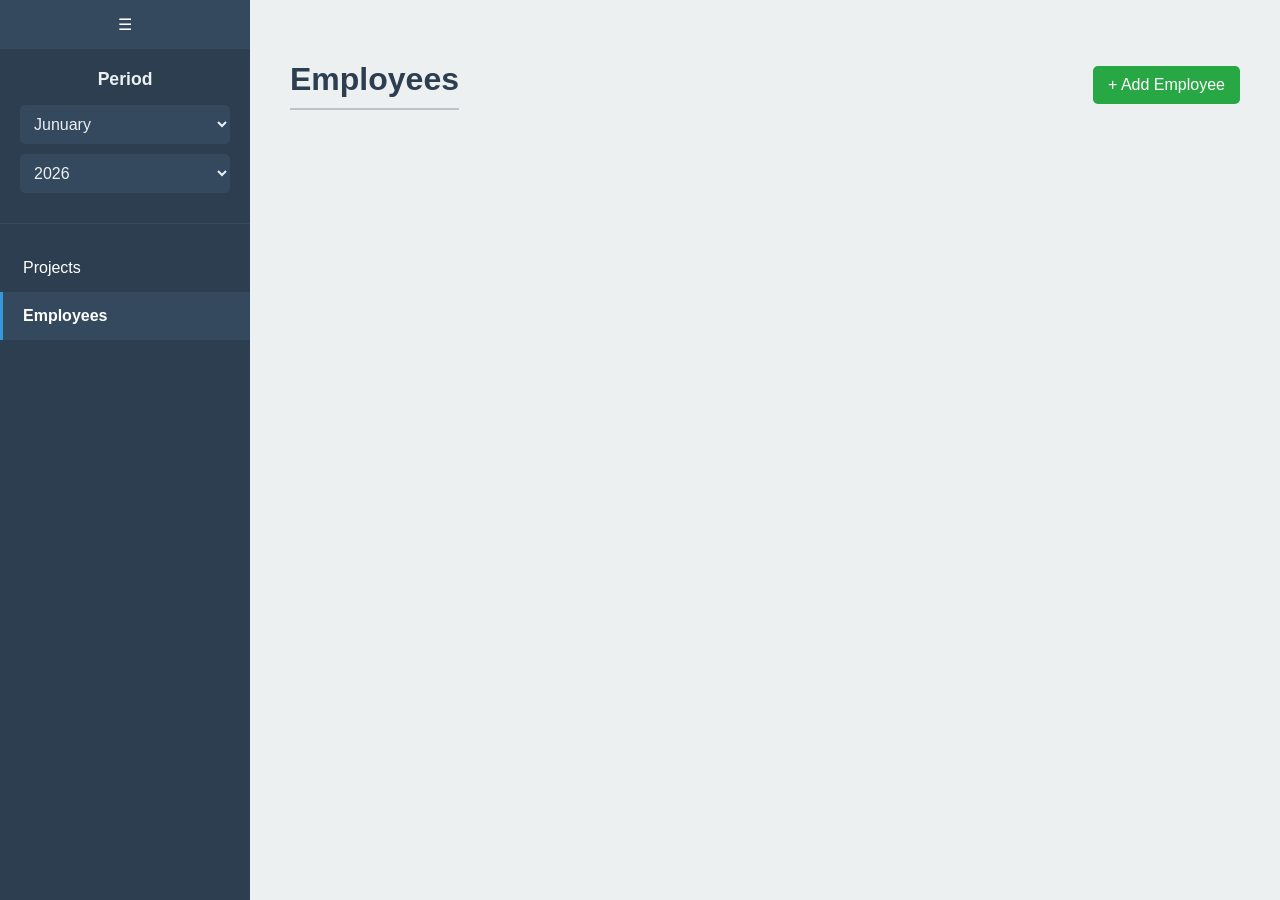
==== employee.html @ 7228d643 "feat: add employee" ====
<!doctype html>
<html lang="en">
  <head>
    <meta charset="UTF-8" />
    <meta name="viewport" content="width=device-width, initial-scale=1.0" />
    <link rel="stylesheet" href="./style.css" />
    <title>Dashboard</title>
  </head>
  <body>
    <button class="open-button" id="open-button">→</button>
    <div class="wrapper">
      <aside class="side-bar" id="side-bar">
        <button class="burger-btn" id="burger-btn">☰</button>
        <div class="period-selector">
          <h3>Period</h3>
          <select id="month-select" class="select">
            <option value="1">Junuary</option>
            <option value="2">February</option>
            <option value="3">March</option>
            <option value="4">April</option>
            <option value="5">May</option>
            <option value="6">June</option>
            <option value="7">July</option>
            <option value="8">August</option>
            <option value="9">September</option>
            <option value="10">October</option>
            <option value="11">November</option>
            <option value="12">December</option>
          </select>
          <select id="year-select" class="select">
            <option value="2025">2025</option>
            <option value="2026" selected>2026</option>
            <option value="2027">2027</option>
          </select>
        </div>
        <nav class="nav-list">
          <a href="index.html" class="nav-item">Projects</a>
          <a href="employee.html" class="nav-item active">Employees</a>
        </nav>
      </aside>
      <main class="main-section">
        <div class="project-content">
          <div class="project-content-header">
            <h1>Employees</h1>
            <div class="project-btn">
              <button id="add-project-btn" class="add-btn">
                + Add Employee
              </button>
            </div>
          </div>
        </div>
      </main>
    </div>
    <div id="add-project-panel" class="add-project-panel">
      <h2>Add New Employee</h2>
      <form id="add-empioyee-form">
        <label for="employee-name">Name: *</label>
        <input
          type="text"
          id="employee-name"
          name="employee-name"
          required
          minlength="3"
          pattern="[A-Za-z0-9\s]+"
          title="Name must be at least 3 characters and contain only letters"
        />
        <span class="error-message show" id="project-name-error"
          >Name must be at least 3 characters and contain only letters</span
        >
        <label for="surname">Surname: *</label>
        <input
          type="text"
          id="surname"
          name="surname"
          required
          minlength="3"
          pattern="[A-Za-z0-9\s]+"
          title="Surname must be at least 3 characters and contain only letters"
        />
        <span class="error-message show" id="surname-error"
          >Surname must be at least 3 characters and contain only letters</span
        >
        <label for="dob">Date of Birth: *</label>
        <input
          type="date"
          id="dob"
          name="dob"
          required
          title="Date of birth is required"
        />
        <span class="error-message show" id="dob-error"
          >You must be at least 18 years old</span
        >
        <label for="position">Position: *</label>
        <select name="position" id="position" required>
          <option value="">Select position</option>
          <option value="Junior">Junior</option>
          <option value="Middle">Middle</option>
          <option value="Senior">Senior</option>
          <option value="Lead">Lead</option>
          <option value="Architect">Architect</option>
          <option value="BO">BO</option>
        </select>
        <span id="position-error" class="error-message show"
          >Please select a position</span
        >
        <label for="salary">Salary: *</label>
        <input
          type="number"
          id="salary"
          name="salary"
          required
          min="0.01"
          step="0.01"
          title="Salary must be greater than 0"
        />
        <span class="error-message show" id="salary-error"
          >Salary must be greater than 0</span
        >
        <div class="form-buttons">
          <button type="submit" id="add-project-btn-form" disabled>Add</button>
          <button type="button" id="cancel-project-btn-form">Cancel</button>
        </div>
      </form>
    </div>
    <script src="./script.js"></script>
    <script src="./employees.js"></script>
  </body>
</html>
---- style.css ----
* {
  box-sizing: border-box;
  padding: 0;
  margin: 0;
}
html {
  font-family: 'Montserrat', sans-serif;
  scroll-behavior: smooth;
}
body {
  display: flex;
  min-height: 100vh;
  width: 100%;
  overflow: visible;
  background-color: #ecf0f1;
}
.open-button {
  position: fixed;
  top: 10px;
  left: 10px;
  z-index: 1000;
  background-color: #3498db;
  color: #fff;
  border: none;
  padding: 10px 15px;
  cursor: pointer;
  font-size: 1.2em;
  border-radius: 5px;
  box-shadow: 0 2px 5px #0003;
  display: none;
}
.open-button.active {
  display: block;
}
.wrapper {
  display: flex;
  min-height: 100vh;
  width: 100%;
}
.side-bar {
  display: flex;
  flex-direction: column;
  float: left;
  width: 250px;
  height: 100%;
  background-color: #2c3e50;
  color: #fff;
  transition: 0.5s;
  overflow: hidden;
}

.side-bar.close {
  width: 0;
}
.burger-btn {
  background-color: #34495e;
  color: #fff;
  border: none;
  padding: 15px;
  cursor: pointer;
  text-align: center;
  margin: 0;
  font-size: 1em;
}
.burger-btn:hover {
  background-color: #4a627a;
  transition: 0.5s;
}
.period-selector {
  padding: 20px;
  border-bottom: 1px solid #34495e;
}
.period-selector h3 {
  margin: 0 0 15px;
  color: #ecf0f1;
  font-size: 1.1em;
  text-align: center;
}
.select {
  width: 100%;
  padding: 10px;
  margin-bottom: 10px;
  border: none;
  border-radius: 5px;
  background-color: #34495e;
  color: #ecf0f1;
  font-size: 1em;
  cursor: pointer;
}
.select:hover {
  background-color: #4a627a;
}
.select:focus {
  outline: 2px solid #3498db;
  background-color: #4a627a;
}
.side-bar nav {
  display: flex;
  flex-direction: column;
  margin-top: 20px;
}
.nav-list {
  display: flex;
  flex-direction: column;
  align-items: flex-start;
  list-style: none;
  margin-top: 20px;
}
.nav-item {
  color: #fff;
  text-decoration: none;
  border-left: 3px solid #3498db;
  width: 100%;
  padding: 15px 20px;
  transition: 0.2s;
  border-left: 3px solid transparent;
}
.nav-item.active {
  background-color: #34495e;
  border-left-color: #3498db;
  font-weight: 700;
  transition: 0.5s;
}
.nav-item:hover {
  background-color: #4a627a;
  transition: 0.5s;
}
.main-section {
  flex-grow: 1;
  padding: 40px;
  overflow-y: auto;
}
.project-content-header {
  display: flex;
  justify-content: space-between;
  align-items: center;
  margin-bottom: 20px;
}

h1 {
  display: block;
  font-size: 2em;
  margin-block-start: 0.67em;
  margin-block-end: 0.67em;
  margin-inline-start: 0px;
  margin-inline-end: 0px;
  font-weight: bold;
  unicode-bidi: isolate;
}
.project-content-header h1 {
  color: #2c3e50;
  border-bottom: 2px solid #bdc3c7;
  padding-bottom: 10px;
  margin-bottom: 20px;
}
.project-btn {
  display: flex;
  gap: 15px;
}
.add-btn {
  background-color: #28a745;
  color: #fff;
  border: none;
  padding: 10px 15px;
  border-radius: 5px;
  cursor: pointer;
  font-size: 1em;
}
.add-btn:hover {
  background-color: #218838;
  transition: 0.5s;
}
.filters-container {
  display: flex;
  flex-wrap: wrap;
  gap: 8px;
  margin-bottom: 10px;
  min-height: 30px;
}
.filter-chip {
  display: inline-flex;
  align-items: center;
  background-color: #3498db;
  color: #fff;
  padding: 6px 12px;
  border-radius: 16px;
  font-size: 0.9em;
  margin-right: 8px;
}
.chip-label {
  margin-right: 8px;
}
.filter-chip .chip-remove {
  cursor: pointer;
  font-weight: 700;
  padding: 0 4px;
  border-radius: 50%;
  background-color: #ffffff4d;
}
.filter-chip .chip-remove:hover {
  background-color: #ffffff80;
}
table {
  width: 100%;
  border-collapse: collapse;
  margin-top: 20px;
  box-shadow: 0 2px 10px #0000001a;
  text-indent: initial;
  border-spacing: 2px;
}
thead {
  display: table-header-group;
  vertical-align: middle;
  unicode-bidi: isolate;
  border-color: inherit;
  background-color: #34495e;
  color: #fff;
}
tbody tr:nth-child(2n) {
  background-color: #f2f2f2;
}
tbody tr:hover {
  background-color: #e8f4f8;
}
tr {
  display: table-row;
  vertical-align: inherit;
  unicode-bidi: isolate;
  border-color: inherit;
}
th,
td {
  padding: 15px;
  text-align: left;
  border-bottom: 1px solid #ddd;
}
th {
  display: table-cell;
  vertical-align: inherit;
  font-weight: bold;
  text-align: center;
  unicode-bidi: isolate;
}
th.sortable {
  cursor: pointer;
  -webkit-user-select: none;
  user-select: none;
}
th.sortable:hover {
  background-color: #4a627a;
  transition: 0.5s;
}
.sort-icon {
  margin-left: 5px;
  font-size: 0.8em;
  opacity: 0.6;
}
.filter-icon {
  border: none;
  font: inherit;
  color: inherit;
  background-color: transparent;
  margin-left: 5px;
  font-size: 0.9em;
  opacity: 0.5;
  cursor: pointer;
  padding: 2px 5px;
}

.show-details-btn {
  background-color: #3498db;
  color: #fff;
  border: none;
  padding: 6px 12px;
  border-radius: 4px;
  cursor: pointer;
  font-size: 0.85em;
}
.show-details-btn:hover {
  background-color: #2980b9;
  transition: 0.5s;
}
.negative-income {
  color: #e74c3c;
  font-weight: 600;
}
.positive-income {
  color: #27ae60;
  font-weight: 600;
}
.delete-btn {
  background-color: #e74c3c;
  color: #fff;
  border: none;
  padding: 6px 12px;
  border-radius: 4px;
  cursor: pointer;
  font-size: 0.9em;
}
.delete-btn:hover {
  background-color: #c0392b;
  transition: 0.5s;
}
.total-income-info {
  margin-top: 20px;
  padding: 15px 20px;
  background-color: #ecf0f1;
  border-radius: 6px;
  font-size: 1.1em;
}
.filter-popup {
  display: none;
  position: absolute;
  background: #fff;
  border: 1px solid #ccc;
  border-radius: 4px;
  padding: 10px;
  box-shadow: 0 4px 8px #0003;
  z-index: 1000;
  min-width: 200px;
  margin-top: -30px;
}
.filter-popup.active {
  display: block;
}
.filter-popup input {
  width: 100%;
  padding: 8px;
  border: 1px solid #ddd;
  border-radius: 4px;
  margin-bottom: 10px;
  box-sizing: border-box;
}
.filter-popup button {
  padding: 6px 12px;
  border: none;
  border-radius: 4px;
  cursor: pointer;
  margin-right: 5px;
}
.filter-popup .accept-filter {
  background-color: #3498db;
  color: #fff;
}
.filter-popup .accept-filter:hover {
  background-color: #2980b9;
}

.filter-popup .cancel-filter {
  background-color: #95a5a6;
  color: #fff;
}
.filter-popup .cancel-filter:hover {
  background-color: #7f8c8d;
}
.add-project-panel {
  display: none;
  position: fixed;
  top: 0px;
  right: 0px;
  width: 350px;
  height: 100%;
  background-color: rgb(255, 255, 255);
  box-shadow: rgba(0, 0, 0, 0.1) -2px 0px 10px;
  z-index: 1001;
  overflow-y: auto;
  padding: 20px;
  transform: translateX(100%);
}
.add-project-panel.close {
  width: 0;
}
.add-project-panel.open {
  display: block;
  transform: translateX(0);
  visibility: visible;
  opacity: 1;
}

h2 {
  display: block;
  font-size: 1.5em;
  margin-block-start: 0.83em;
  margin-block-end: 0.83em;
  margin-inline-start: 0px;
  margin-inline-end: 0px;
  font-weight: bold;
  unicode-bidi: isolate;
}
.add-project-panel h2 {
  color: rgb(44, 62, 80);
  padding-bottom: 10px;
  margin-top: 0px;
  border-bottom: 2px solid rgb(189, 195, 199);
}
form {
  display: block;
  margin-top: 0em;
  unicode-bidi: isolate;
}
label {
  display: block;
  margin-top: 15px;
  color: rgb(52, 73, 94);
  cursor: default;
}
#add-project-form input:invalid {
  border-color: rgb(231, 76, 60);
}

#add-project-form input {
  width: 100%;
  margin-top: 5px;
  box-sizing: border-box;
  padding: 8px;
  border-width: 1px;
  border-style: solid;
  border-color: rgb(204, 204, 204);
  border-image: initial;
  border-radius: 4px;
}
#add-project-form input:valid {
  border-color: rgb(39, 174, 96);
}
.form-buttons {
  margin-top: 25px;
  display: flex;
  justify-content: flex-end;
}
.form-buttons button {
  cursor: pointer;
  margin-left: 10px;
  padding: 10px 20px;
  border-width: medium;
  border-style: none;
  border-color: currentcolor;
  border-image: initial;
  border-radius: 5px;
}
.error-message.show {
  display: block;
}
.error-message {
  display: none;
  color: rgb(231, 76, 60);
  font-size: 0.85em;
  margin-top: 5px;
}
input[type='text' i] {
  padding-block: 1px;
  padding-inline: 2px;
}
input[type='number' i] {
  padding-block: 1px;
  padding-inline: 2px;
}
.seed-data-popup {
  display: none;
  position: fixed;
  top: 50%;
  left: 50%;
  transform: translate(-50%, -50%);
  background-color: rgb(255, 255, 255);
  box-shadow: rgba(0, 0, 0, 0.3) 0px 4px 20px;
  z-index: 10000;
  width: 80%;
  max-height: 80vh;
  flex-direction: column;
  border-radius: 8px;
  overflow: hidden;
}
.seed-data-popup.active {
  display: flex;
}
.popup-header {
  background-color: rgb(52, 73, 94);
  color: rgb(255, 255, 255);
  display: flex;
  justify-content: space-between;
  align-items: center;
  padding: 15px 20px;
  border-radius: 8px 8px 0px 0px;
}
.close-popup-btn {
  color: rgb(255, 255, 255);
  font-size: 1.8em;
  cursor: pointer;
  width: 30px;
  height: 30px;
  display: flex;
  align-items: center;
  justify-content: center;
  background: none;
  border-width: medium;
  border-style: none;
  border-color: currentcolor;
  border-image: initial;
  padding: 0px;
  border-radius: 4px;
  transition: background-color 0.2s;
}
.close-popup-btn:hover {
  background-color: rgba(255, 255, 255, 0.2);
}
.seed-data-popup .popup-content {
  overflow-y: auto;
  padding: 20px;
  flex: 1 1 0%;
}
.popup-content {
  overflow-y: auto;
  padding: 20px;
  flex: 1 1 0%;
}
.seed-data-popup p {
  margin-bottom: 20px;
  color: rgb(85, 85, 85);
  font-size: 14px;
}
p {
  display: block;
  margin-block-start: 1em;
  margin-block-end: 1em;
  margin-inline-start: 0px;
  margin-inline-end: 0px;
  unicode-bidi: isolate;
}
#current-month-display {
  font-weight: 700;
  color: rgb(41, 128, 185);
}
#seed-data-table {
  width: 100%;
  border-collapse: collapse;
  margin-top: 10px;
}
#seed-data-table tr:hover {
  background-color: rgb(245, 245, 245);
}
#seed-data-table th {
  background-color: rgb(52, 73, 94);
  color: rgb(255, 255, 255);
  font-weight: 600;
}
#seed-data-table th,
#seed-data-table td {
  text-align: left;
  padding: 12px;
  border-bottom: 1px solid rgb(221, 221, 221);
}
#seed-data-table td {
  color: rgb(51, 51, 51);
}
.seed-month-btn {
  background-color: rgb(39, 174, 96);
  color: rgb(255, 255, 255);
  cursor: pointer;
  font-size: 14px;
  font-weight: 500;
  padding: 6px 16px;
  border-width: medium;
  border-style: none;
  border-color: currentcolor;
  border-image: initial;
  border-radius: 4px;
  transition: background-color 0.3s;
}

/* employees paje */

.employees-content-header {
  display: flex;
  justify-content: space-between;
  align-items: center;
  margin-bottom: 20px;
}
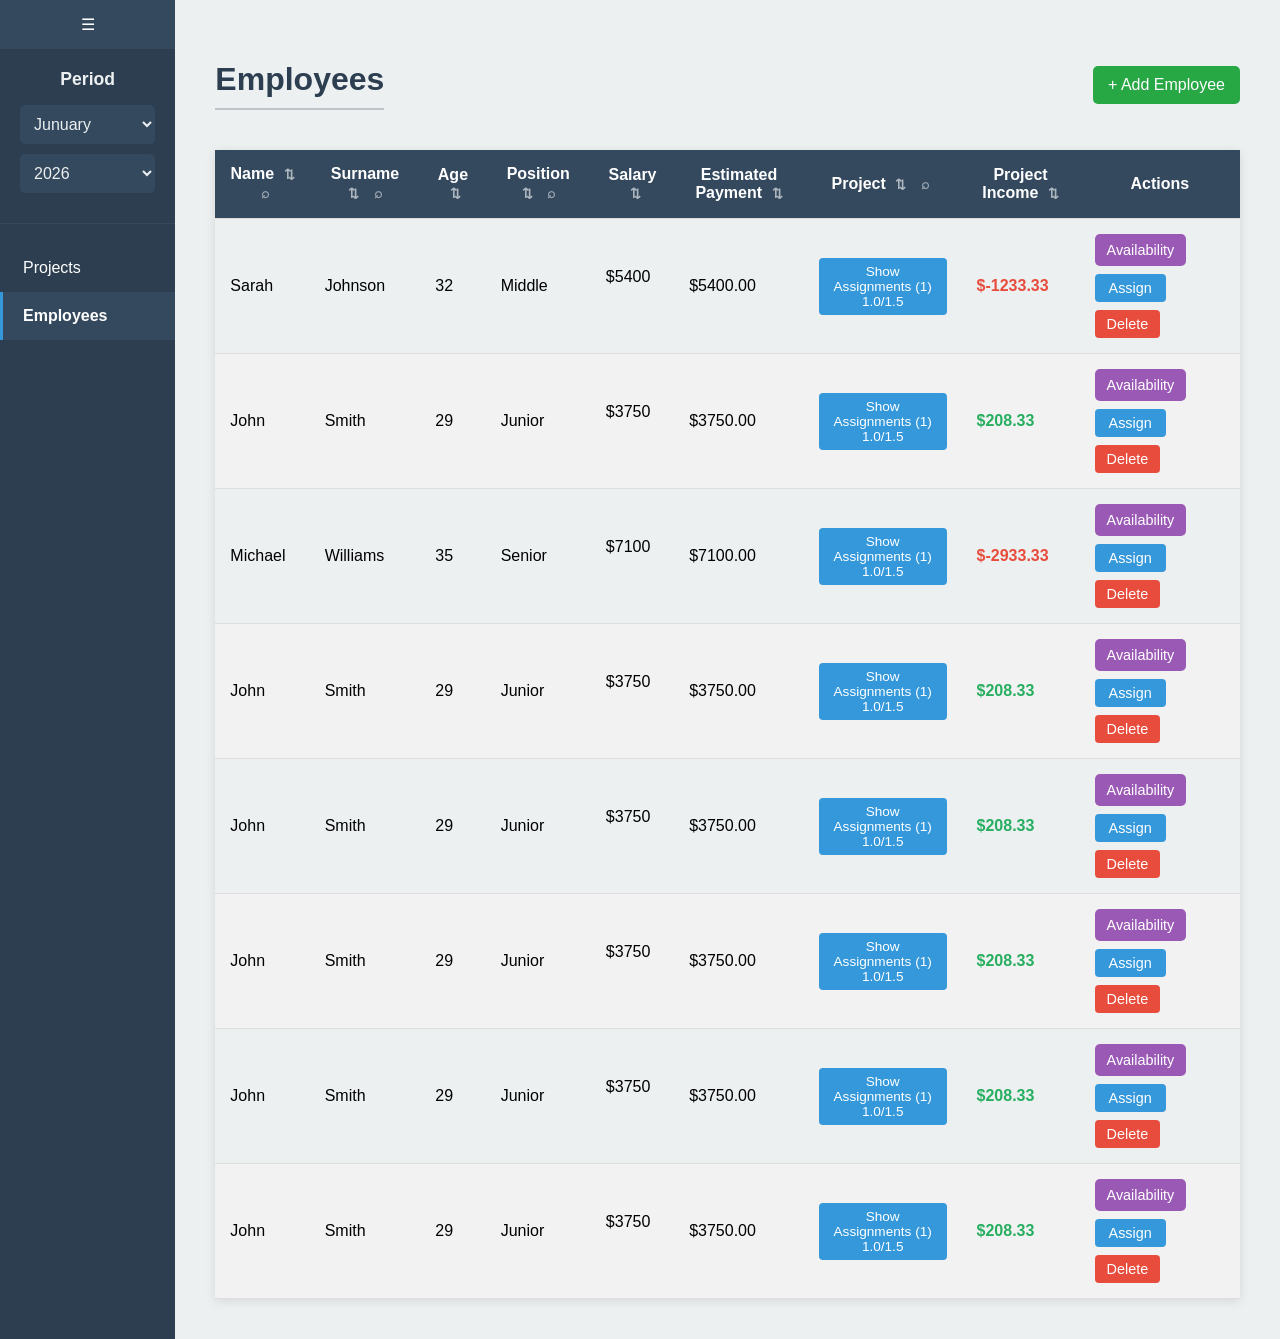
==== commit 134eced5: "feat:add form for employee page" ====
--- a/employee.html
+++ b/employee.html
@@ -49,11 +49,512 @@
             </div>
           </div>
         </div>
+        <table id="employees-table">
+          <thead>
+            <tr>
+              <th
+                data-sort="name"
+                data-filter="name"
+                class="sortable filterable"
+              >
+                Name
+                <span class="sort-icon">⇅</span>
+                <button id="filter-employee-name" class="filter-icon">⌕</button>
+              </th>
+              <th
+                data-sort="surname"
+                data-filter="surname"
+                class="sortable filterable"
+              >
+                Surname
+                <span class="sort-icon">⇅</span>
+                <button id="filter-employee-name" class="filter-icon">⌕</button>
+              </th>
+              <th data-sort="age" class="sortable">
+                Age
+                <span class="sort-icon">⇅</span>
+              </th>
+              <th
+                data-filter="position"
+                data-sort="position"
+                class="sortable filterable"
+              >
+                Position
+                <span class="sort-icon">⇅</span>
+                <button id="filter-employee-name" class="filter-icon">⌕</button>
+              </th>
+              <th data-sort="salary" class="sortable">
+                Salary
+                <span class="sort-icon">⇅</span>
+              </th>
+              <th data-sort="estimated Payment " class="sortable">
+                Estimated Payment
+                <span class="sort-icon">⇅</span>
+              </th>
+              <th
+                data-sort="project"
+                data-filter="project"
+                class="sortable filterable"
+              >
+                Project
+                <span class="sort-icon">⇅</span>
+                <button id="filter-employee-name" class="filter-icon">⌕</button>
+              </th>
+              <th data-sort="projectedIncome" class="sortable">
+                Project Income
+                <span class="sort-icon">⇅</span>
+              </th>
+              <th>Actions</th>
+            </tr>
+          </thead>
+          <tbody>
+            <tr data-employee-id="">
+              <td>Sarah</td>
+              <td>Johnson</td>
+              <td>32</td>
+              <td
+                class="editable-position"
+                data-field="position"
+                data-employee-id=""
+              >
+                Middle
+              </td>
+              <td
+                class="editable-salary"
+                data-field="salary"
+                data-employee-id=""
+              >
+                $5400
+              </td>
+              <td>$5400.00</td>
+              <td>
+                <button
+                  class="show-details-btn"
+                  data-type="assignments"
+                  data-employee-id=""
+                >
+                  Show Assignments (1)
+                  <span class="capacity-indicator">1.0/1.5</span>
+                </button>
+              </td>
+              <td class="negative-income">$-1233.33</td>
+              <td>
+                <div class="action-buttons">
+                  <button
+                    class="availability-btn"
+                    data-employee-id=""
+                    title="View availability calendar"
+                  >
+                    Availability
+                  </button>
+                  <button
+                    class="assign-btn"
+                    data-employee-id=""
+                    title="Assign to project"
+                  >
+                    Assign
+                  </button>
+                  <button
+                    class="delete-btn delete-employee"
+                    data-employee-id=""
+                  >
+                    Delete
+                  </button>
+                </div>
+              </td>
+            </tr>
+            <tr data-employee-id="">
+              <td>John</td>
+              <td>Smith</td>
+              <td>29</td>
+              <td
+                class="editable-position"
+                data-field="position"
+                data-employee-id=""
+              >
+                Junior
+              </td>
+              <td
+                class="editable-salary"
+                data-field="salary"
+                data-employee-id=""
+              >
+                $3750
+              </td>
+              <td>$3750.00</td>
+              <td>
+                <button
+                  class="show-details-btn"
+                  data-type="assignments"
+                  data-employee-id=""
+                >
+                  Show Assignments (1)
+                  <span class="capacity-indicator">1.0/1.5</span>
+                </button>
+              </td>
+              <td class="positive-income">$208.33</td>
+              <td>
+                <div class="action-buttons">
+                  <button
+                    class="availability-btn"
+                    data-employee-id=""
+                    title="View availability calendar"
+                  >
+                    Availability
+                  </button>
+                  <button
+                    class="assign-btn"
+                    data-employee-id=""
+                    title="Assign to project"
+                  >
+                    Assign
+                  </button>
+                  <button
+                    class="delete-btn delete-employee"
+                    data-employee-id=""
+                  >
+                    Delete
+                  </button>
+                </div>
+              </td>
+            </tr>
+            <tr data-employee-id="">
+              <td>Michael</td>
+              <td>Williams</td>
+              <td>35</td>
+              <td
+                class="editable-position"
+                data-field="position"
+                data-employee-id=""
+              >
+                Senior
+              </td>
+              <td
+                class="editable-salary"
+                data-field="salary"
+                data-employee-id=""
+              >
+                $7100
+              </td>
+              <td>$7100.00</td>
+              <td>
+                <button
+                  class="show-details-btn"
+                  data-type="assignments"
+                  data-employee-id=""
+                >
+                  Show Assignments (1)
+                  <span class="capacity-indicator">1.0/1.5</span>
+                </button>
+              </td>
+              <td class="negative-income">$-2933.33</td>
+              <td>
+                <div class="action-buttons">
+                  <button
+                    class="availability-btn"
+                    data-employee-id=""
+                    title="View availability calendar"
+                  >
+                    Availability
+                  </button>
+                  <button
+                    class="assign-btn"
+                    data-employee-id=""
+                    title="Assign to project"
+                  >
+                    Assign
+                  </button>
+                  <button
+                    class="delete-btn delete-employee"
+                    data-employee-id=""
+                  >
+                    Delete
+                  </button>
+                </div>
+              </td>
+            </tr>
+            <tr data-employee-id="">
+              <td>John</td>
+              <td>Smith</td>
+              <td>29</td>
+              <td
+                class="editable-position"
+                data-field="position"
+                data-employee-id=""
+              >
+                Junior
+              </td>
+              <td
+                class="editable-salary"
+                data-field="salary"
+                data-employee-id=""
+              >
+                $3750
+              </td>
+              <td>$3750.00</td>
+              <td>
+                <button
+                  class="show-details-btn"
+                  data-type="assignments"
+                  data-employee-id=""
+                >
+                  Show Assignments (1)
+                  <span class="capacity-indicator">1.0/1.5</span>
+                </button>
+              </td>
+              <td class="positive-income">$208.33</td>
+              <td>
+                <div class="action-buttons">
+                  <button
+                    class="availability-btn"
+                    data-employee-id=""
+                    title="View availability calendar"
+                  >
+                    Availability
+                  </button>
+                  <button
+                    class="assign-btn"
+                    data-employee-id=""
+                    title="Assign to project"
+                  >
+                    Assign
+                  </button>
+                  <button
+                    class="delete-btn delete-employee"
+                    data-employee-id=""
+                  >
+                    Delete
+                  </button>
+                </div>
+              </td>
+            </tr>
+            <tr data-employee-id="">
+              <td>John</td>
+              <td>Smith</td>
+              <td>29</td>
+              <td
+                class="editable-position"
+                data-field="position"
+                data-employee-id=""
+              >
+                Junior
+              </td>
+              <td
+                class="editable-salary"
+                data-field="salary"
+                data-employee-id=""
+              >
+                $3750
+              </td>
+              <td>$3750.00</td>
+              <td>
+                <button
+                  class="show-details-btn"
+                  data-type="assignments"
+                  data-employee-id=""
+                >
+                  Show Assignments (1)
+                  <span class="capacity-indicator">1.0/1.5</span>
+                </button>
+              </td>
+              <td class="positive-income">$208.33</td>
+              <td>
+                <div class="action-buttons">
+                  <button
+                    class="availability-btn"
+                    data-employee-id=""
+                    title="View availability calendar"
+                  >
+                    Availability
+                  </button>
+                  <button
+                    class="assign-btn"
+                    data-employee-id=""
+                    title="Assign to project"
+                  >
+                    Assign
+                  </button>
+                  <button
+                    class="delete-btn delete-employee"
+                    data-employee-id=""
+                  >
+                    Delete
+                  </button>
+                </div>
+              </td>
+            </tr>
+            <tr data-employee-id="">
+              <td>John</td>
+              <td>Smith</td>
+              <td>29</td>
+              <td
+                class="editable-position"
+                data-field="position"
+                data-employee-id=""
+              >
+                Junior
+              </td>
+              <td
+                class="editable-salary"
+                data-field="salary"
+                data-employee-id=""
+              >
+                $3750
+              </td>
+              <td>$3750.00</td>
+              <td>
+                <button
+                  class="show-details-btn"
+                  data-type="assignments"
+                  data-employee-id=""
+                >
+                  Show Assignments (1)
+                  <span class="capacity-indicator">1.0/1.5</span>
+                </button>
+              </td>
+              <td class="positive-income">$208.33</td>
+              <td>
+                <div class="action-buttons">
+                  <button
+                    class="availability-btn"
+                    data-employee-id=""
+                    title="View availability calendar"
+                  >
+                    Availability
+                  </button>
+                  <button
+                    class="assign-btn"
+                    data-employee-id=""
+                    title="Assign to project"
+                  >
+                    Assign
+                  </button>
+                  <button
+                    class="delete-btn delete-employee"
+                    data-employee-id=""
+                  >
+                    Delete
+                  </button>
+                </div>
+              </td>
+            </tr>
+            <tr data-employee-id="">
+              <td>John</td>
+              <td>Smith</td>
+              <td>29</td>
+              <td
+                class="editable-position"
+                data-field="position"
+                data-employee-id=""
+              >
+                Junior
+              </td>
+              <td
+                class="editable-salary"
+                data-field="salary"
+                data-employee-id=""
+              >
+                $3750
+              </td>
+              <td>$3750.00</td>
+              <td>
+                <button
+                  class="show-details-btn"
+                  data-type="assignments"
+                  data-employee-id=""
+                >
+                  Show Assignments (1)
+                  <span class="capacity-indicator">1.0/1.5</span>
+                </button>
+              </td>
+              <td class="positive-income">$208.33</td>
+              <td>
+                <div class="action-buttons">
+                  <button
+                    class="availability-btn"
+                    data-employee-id=""
+                    title="View availability calendar"
+                  >
+                    Availability
+                  </button>
+                  <button
+                    class="assign-btn"
+                    data-employee-id=""
+                    title="Assign to project"
+                  >
+                    Assign
+                  </button>
+                  <button
+                    class="delete-btn delete-employee"
+                    data-employee-id=""
+                  >
+                    Delete
+                  </button>
+                </div>
+              </td>
+            </tr>
+            <tr data-employee-id="">
+              <td>John</td>
+              <td>Smith</td>
+              <td>29</td>
+              <td
+                class="editable-position"
+                data-field="position"
+                data-employee-id=""
+              >
+                Junior
+              </td>
+              <td
+                class="editable-salary"
+                data-field="salary"
+                data-employee-id=""
+              >
+                $3750
+              </td>
+              <td>$3750.00</td>
+              <td>
+                <button
+                  class="show-details-btn"
+                  data-type="assignments"
+                  data-employee-id=""
+                >
+                  Show Assignments (1)
+                  <span class="capacity-indicator">1.0/1.5</span>
+                </button>
+              </td>
+              <td class="positive-income">$208.33</td>
+              <td>
+                <div class="action-buttons">
+                  <button
+                    class="availability-btn"
+                    data-employee-id=""
+                    title="View availability calendar"
+                  >
+                    Availability
+                  </button>
+                  <button
+                    class="assign-btn"
+                    data-employee-id=""
+                    title="Assign to project"
+                  >
+                    Assign
+                  </button>
+                  <button
+                    class="delete-btn delete-employee"
+                    data-employee-id=""
+                  >
+                    Delete
+                  </button>
+                </div>
+              </td>
+            </tr>
+          </tbody>
+        </table>
       </main>
     </div>
     <div id="add-project-panel" class="add-project-panel">
       <h2>Add New Employee</h2>
-      <form id="add-empioyee-form">
+      <form id="add-employee-form">
         <label for="employee-name">Name: *</label>
         <input
           type="text"
@@ -64,7 +565,7 @@
           pattern="[A-Za-z0-9\s]+"
           title="Name must be at least 3 characters and contain only letters"
         />
-        <span class="error-message show" id="project-name-error"
+        <span class="error-message show" id="employee-name-error"
           >Name must be at least 3 characters and contain only letters</span
         >
         <label for="surname">Surname: *</label>
--- a/style.css
+++ b/style.css
@@ -574,3 +574,83 @@
   align-items: center;
   margin-bottom: 20px;
 }
+.editable-position,
+.editable-salary {
+  cursor: pointer;
+  position: relative;
+  transition: background-color 0.2s;
+}
+.editable-position::after,
+.editable-salary::after {
+  content: '✎';
+  opacity: 0;
+  margin-left: 8px;
+  font-size: 0.85em;
+  color: rgb(149, 165, 166);
+  transition: opacity 0.2s;
+}
+.editable-position:hover,
+.editable-salary:hover {
+  background-color: rgb(236, 240, 241);
+}
+.editable-position:hover::after,
+.editable-salary:hover::after {
+  opacity: 1;
+}
+.action-buttons {
+  display: flex;
+  flex-wrap: wrap;
+  gap: 8px;
+}
+.availability-btn {
+  background-color: rgb(155, 89, 182);
+  color: rgb(255, 255, 255);
+  cursor: pointer;
+  font-size: 0.9em;
+  border-width: medium;
+  border-style: none;
+  border-color: currentcolor;
+  border-image: initial;
+  padding: 8px 12px;
+  border-radius: 5px;
+  transition: background-color 0.2s;
+}
+.availability-btn:hover {
+  background-color: rgb(142, 68, 173);
+}
+.assign-btn {
+  background-color: rgb(52, 152, 219);
+  color: rgb(255, 255, 255);
+  cursor: pointer;
+  font-size: 0.9em;
+  border-width: medium;
+  border-style: none;
+  border-color: currentcolor;
+  border-image: initial;
+  padding: 6px 14px;
+  border-radius: 4px;
+  transition: background-color 0.2s;
+}
+.assign-btn:hover {
+  background-color: rgb(41, 128, 185);
+}
+#add-employee-form input,
+#add-employee-form select {
+  width: 100%;
+  margin-top: 5px;
+  box-sizing: border-box;
+  padding: 8px;
+  border-width: 1px;
+  border-style: solid;
+  border-color: rgb(204, 204, 204);
+  border-image: initial;
+  border-radius: 4px;
+}
+#add-employee-form input:invalid,
+#add-employee-form select:invalid {
+  border-color: rgb(231, 76, 60);
+}
+#add-employee-form input:valid,
+#add-employee-form select:valid {
+  border-color: rgb(39, 174, 96);
+}
